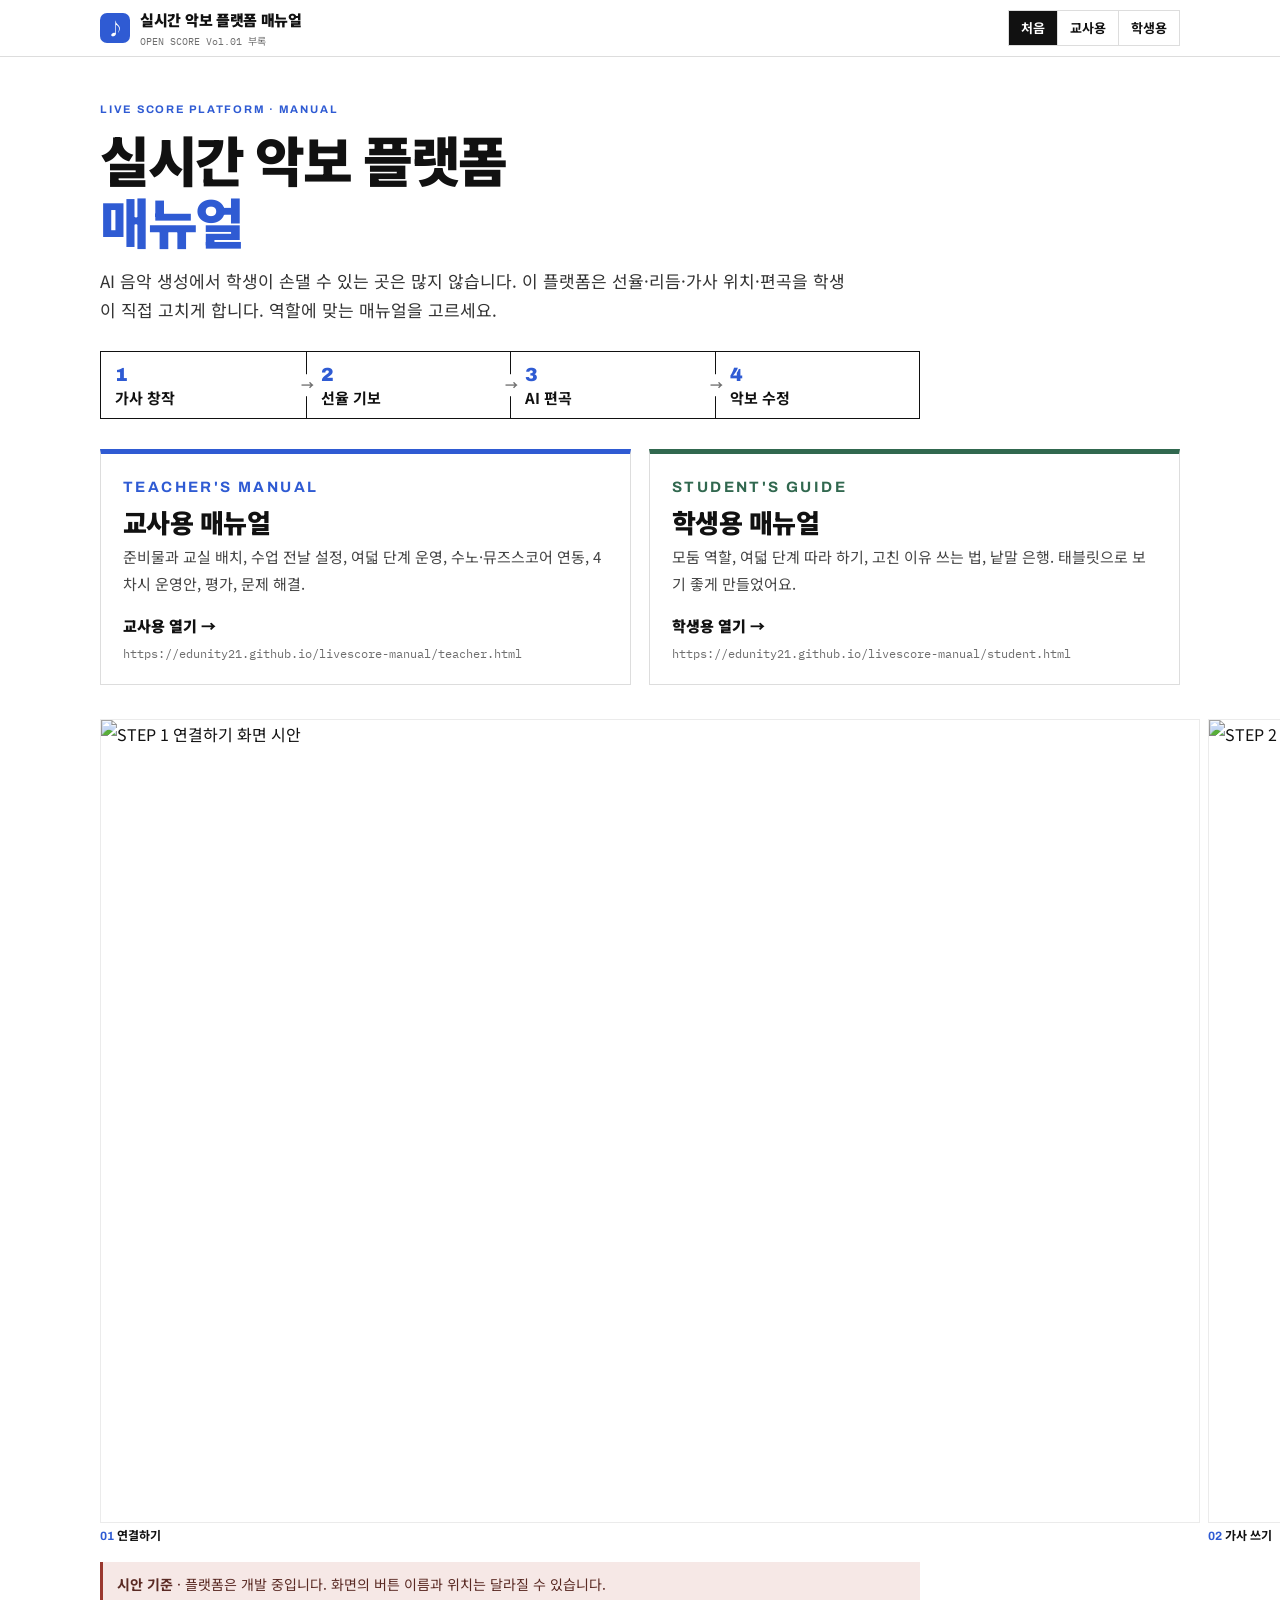
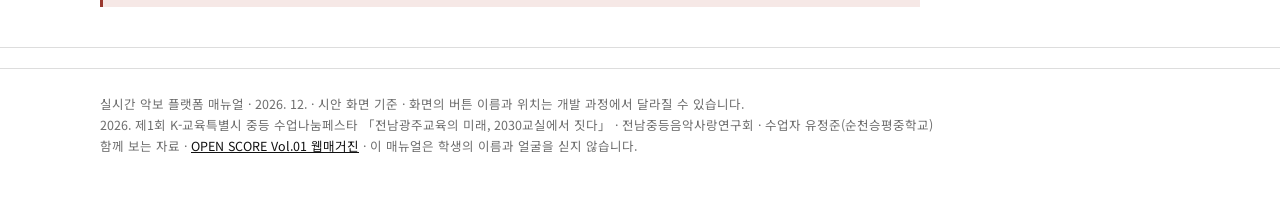
==== index.html @ aa67b5fa "LIVE SCORE 수업 매뉴얼 첫 게시 (첫 화면·교사용·학생용)" ====
<!DOCTYPE html>
<html lang="ko">
<head>
<meta charset="utf-8">
<meta name="viewport" content="width=device-width,initial-scale=1">
<title>실시간 악보 플랫폼 매뉴얼 | OPEN SCORE 부록</title>
<meta name="description" content="건반 연주가 악보가 되고, AI 편곡을 학생이 비교·수정하는 실시간 악보 플랫폼 — 교사용·학생용 매뉴얼">
<meta property="og:type" content="website">
<meta property="og:title" content="실시간 악보 플랫폼 매뉴얼 | OPEN SCORE 부록">
<meta property="og:description" content="건반 연주가 악보가 되고, AI 편곡을 학생이 비교·수정하는 실시간 악보 플랫폼 — 교사용·학생용 매뉴얼">
<meta property="og:url" content="https://edunity21.github.io/livescore-manual/">
<link rel="icon" href="favicon.svg" type="image/svg+xml">
<link rel="preconnect" href="https://fonts.googleapis.com">
<link rel="preconnect" href="https://fonts.gstatic.com" crossorigin>
<link href="https://fonts.googleapis.com/css2?family=Archivo:wght@700;900&family=IBM+Plex+Mono:wght@400;500&family=Noto+Sans+KR:wght@400;700;900&display=swap" rel="stylesheet">
<link rel="stylesheet" href="manual.css?v=20261125">
</head>
<body>
<header class="mhead"><div class="wrap">
  <a class="logo" href="./"><span class="mk" aria-hidden="true">♪</span><span><b>실시간 악보 플랫폼 매뉴얼</b><small>OPEN SCORE Vol.01 부록</small></span></a>
  <nav class="mnav" aria-label="매뉴얼 고르기">
    <a href="./" aria-current="page">처음</a><a href="teacher.html">교사용</a><a href="student.html">학생용</a>
  </nav>
</div></header>

<section class="cover"><div class="wrap">
  <p class="kicker">Live Score Platform · Manual</p>
  <h1>실시간 악보 플랫폼<br><em>매뉴얼</em></h1>
  <p class="dek">AI 음악 생성에서 학생이 손댈 수 있는 곳은 많지 않습니다. 이 플랫폼은 선율·리듬·가사 위치·편곡을 학생이 직접 고치게 합니다. 역할에 맞는 매뉴얼을 고르세요.</p>
  <div class="cycle" aria-label="창작 순환"><span><b>1</b>가사 창작</span><span><b>2</b>선율 기보</span><span><b>3</b>AI 편곡</span><span><b>4</b>악보 수정</span></div>
  <div class="pick">
    <a href="teacher.html"><p class="kicker">Teacher's Manual</p><h2>교사용 매뉴얼</h2><p>준비물과 교실 배치, 수업 전날 설정, 여덟 단계 운영, 수노·뮤즈스코어 연동, 4차시 운영안, 평가, 문제 해결.</p><span class="go">교사용 열기 →</span><span class="url">https://edunity21.github.io/livescore-manual/teacher.html</span></a>
    <a class="stu" href="student.html"><p class="kicker">Student's Guide</p><h2>학생용 매뉴얼</h2><p>모둠 역할, 여덟 단계 따라 하기, 고친 이유 쓰는 법, 낱말 은행. 태블릿으로 보기 좋게 만들었어요.</p><span class="go">학생용 열기 →</span><span class="url">https://edunity21.github.io/livescore-manual/student.html</span></a>
  </div>
  <div class="strip"><figure><img src="assets/step1.webp" alt="STEP 1 연결하기 화면 시안" loading="lazy" decoding="async" width="1100" height="803"><figcaption><b>01</b>연결하기</figcaption></figure><figure><img src="assets/step2.webp" alt="STEP 2 가사 쓰기 화면 시안" loading="lazy" decoding="async" width="1100" height="803"><figcaption><b>02</b>가사 쓰기</figcaption></figure><figure><img src="assets/step3.webp" alt="STEP 3 선율 연주 화면 시안" loading="lazy" decoding="async" width="1100" height="803"><figcaption><b>03</b>선율 연주</figcaption></figure><figure><img src="assets/step4.webp" alt="STEP 4 박 맞춤 화면 시안" loading="lazy" decoding="async" width="1100" height="803"><figcaption><b>04</b>박 맞춤</figcaption></figure><figure><img src="assets/step5.webp" alt="STEP 5 가사 붙이기 화면 시안" loading="lazy" decoding="async" width="1100" height="803"><figcaption><b>05</b>가사 붙이기</figcaption></figure><figure><img src="assets/step6.webp" alt="STEP 6 AI 편곡 화면 시안" loading="lazy" decoding="async" width="1100" height="803"><figcaption><b>06</b>AI 편곡</figcaption></figure><figure><img src="assets/step7.webp" alt="STEP 7 비교·수정 화면 시안" loading="lazy" decoding="async" width="1100" height="803"><figcaption><b>07</b>비교·수정</figcaption></figure><figure><img src="assets/step8.webp" alt="STEP 8 악보 완성 화면 시안" loading="lazy" decoding="async" width="1100" height="803"><figcaption><b>08</b>악보 완성</figcaption></figure></div>
  <p class="notice"><b>시안 기준</b> · 플랫폼은 개발 중입니다. 화면의 버튼 이름과 위치는 달라질 수 있습니다.</p>
</div></section>
<footer class="foot"><div class="wrap">
  <p>실시간 악보 플랫폼 매뉴얼 · 2026. 12. · 시안 화면 기준 · 화면의 버튼 이름과 위치는 개발 과정에서 달라질 수 있습니다.</p>
  <p>2026. 제1회 K-교육특별시 중등 수업나눔페스타 「전남광주교육의 미래, 2030교실에서 짓다」 · 전남중등음악사랑연구회 · 수업자 유정준(순천승평중학교)</p>
  <p>함께 보는 자료 · <a href="https://edunity21.github.io/jnjmuse-mag/" target="_blank" rel="noopener">OPEN SCORE Vol.01 웹매거진</a> · 이 매뉴얼은 학생의 이름과 얼굴을 싣지 않습니다.</p>
</div></footer>
<script src="manual.js?v=20261125"></script>
</body>
</html>
---- manual.css ----
/* 실시간 악보 플랫폼 매뉴얼 — OPEN SCORE 부록 */
:root{
  --ink:#111;--bg:#fff;--bg2:#f6f6f6;--line:#ddd;--line2:#ebebeb;--mute:#6e6e6e;
  --point:#31684F;--point-bg:#EAF1ED;--blue:#2F5BD3;--blue-bg:#EAF0FC;
  --amber:#6F5527;--amber-fill:#96712F;--amber-bg:#F5EFE4;--warn:#9A382F;--warn-bg:#F6E8E6;
  --kr:'Noto Sans KR','Noto Sans CJK KR','Apple SD Gothic Neo','Malgun Gothic',sans-serif;
  --en:'Archivo',var(--kr);--mono:'IBM Plex Mono',var(--kr);
  --wide:1080px;--pad:18px;--hh:56px;
}
*{box-sizing:border-box;margin:0;padding:0}
html{scroll-behavior:smooth;scroll-padding-top:calc(var(--hh) + 14px);-webkit-text-size-adjust:100%}
body{font-family:var(--kr);color:var(--ink);background:var(--bg);font-size:16px;line-height:1.75;overflow-x:hidden}
p,li,dd,td,th,figcaption,summary{word-break:break-all;text-wrap:pretty}
h1,h2,h3,h4{word-break:keep-all;text-wrap:balance;line-height:1.3;letter-spacing:-.02em}
img{display:block;max-width:100%;height:auto}
a{color:inherit}
ol,ul{list-style:none}
button{font:inherit;color:inherit;background:none;border:0;cursor:pointer}
.nw{white-space:nowrap}
.wrap{max-width:calc(var(--wide) + var(--pad)*2);margin:0 auto;padding:0 var(--pad)}
.kicker{font-family:var(--en);font-weight:700;font-size:11px;letter-spacing:.16em;text-transform:uppercase;color:var(--mute);line-height:1.5}
:focus-visible{outline:2px solid var(--point);outline-offset:2px}
.btn{display:inline-flex;align-items:center;gap:6px;background:var(--ink);color:#fff;font-size:14px;font-weight:700;padding:10px 16px;text-decoration:none;border:1px solid var(--ink);line-height:1.3}
.btn:hover{background:#fff;color:var(--ink)}
.btn.ghost{background:#fff;color:var(--ink)}
.btn.ghost:hover{background:var(--ink);color:#fff}
.btns{display:flex;flex-wrap:wrap;gap:8px;margin-top:20px}
.sian{display:inline-block;font-size:11.5px;font-weight:700;color:var(--warn);background:var(--warn-bg);padding:0 7px;line-height:1.75;vertical-align:1px}

/* 머리 */
.mhead{position:sticky;top:0;z-index:30;background:rgba(255,255,255,.96);backdrop-filter:blur(6px);border-bottom:1px solid var(--line)}
.mhead .wrap{height:var(--hh);display:flex;align-items:center;gap:14px}
.logo{display:flex;align-items:center;gap:10px;text-decoration:none;flex:none}
.logo .mk{display:grid;place-content:center;width:30px;height:30px;background:var(--blue);color:#fff;font-size:17px;border-radius:7px}
.logo b{font-size:15px;font-weight:900;letter-spacing:-.02em;line-height:1.2}
.logo small{display:block;font-family:var(--mono);font-size:10px;color:var(--mute);font-weight:400}
.mnav{margin-left:auto;display:flex;border:1px solid var(--line)}
.mnav a{font-size:13px;font-weight:700;padding:6px 12px;text-decoration:none;border-left:1px solid var(--line);white-space:nowrap}
.mnav a:first-child{border-left:0}
.mnav a[aria-current="page"]{background:var(--ink);color:#fff}

/* 표지 */
.cover{padding:44px 0 40px;border-bottom:1px solid var(--line)}
.cover .wrap>.kicker{color:var(--blue)}
.cover h1{font-size:clamp(32px,5.4vw,54px);font-weight:900;letter-spacing:-.045em;line-height:1.15;margin-top:10px}
.cover h1 em{font-style:normal;color:var(--blue)}
.dek{font-size:17px;color:#333;margin-top:14px;max-width:760px}
.meta{display:flex;flex-wrap:wrap;gap:6px;margin-top:18px}
.meta span{font-size:12.5px;border:1px solid var(--line);padding:3px 10px;color:#444;background:#fff}
.notice{margin-top:18px;border-left:3px solid var(--warn);background:var(--warn-bg);padding:10px 14px;font-size:14px;color:#5a2a24;max-width:820px}
.cycle{display:grid;grid-template-columns:repeat(4,1fr);border:1px solid var(--ink);margin-top:26px;max-width:820px}
.cycle span{padding:10px 14px;font-size:15px;font-weight:700;border-left:1px solid var(--ink);position:relative;line-height:1.35}
.cycle span:first-child{border-left:0}
.cycle span b{display:block;font-family:var(--en);font-weight:900;font-size:19px;color:var(--blue)}
.cycle span:not(:last-child)::after{content:"→";position:absolute;right:-8px;top:50%;transform:translateY(-50%);background:#fff;font-size:13px;color:var(--mute);padding:2px 0;z-index:1}

/* 본문 배치 */
.layout{display:grid;grid-template-columns:220px 1fr;gap:44px;align-items:start;padding-top:36px}
.toc{position:sticky;top:calc(var(--hh) + 20px);border-top:2px solid var(--ink);padding-top:10px;font-size:13.5px}
.toc a{display:grid;grid-template-columns:28px 1fr;padding:6px 0;text-decoration:none;border-bottom:1px solid var(--line2);line-height:1.45}
.toc a b{font-family:var(--en);font-weight:900;color:var(--mute);font-size:12px;padding-top:1px}
.toc a.on{color:var(--blue)}
.toc a.on b{color:var(--blue)}
.toc .print{margin-top:14px;width:100%;justify-content:center}
main{min-width:0}
.sec{padding:0 0 56px}
.sec+.sec{border-top:1px solid var(--line);padding-top:40px}
.chap{display:flex;align-items:flex-end;gap:12px}
.chap .no{font-family:var(--en);font-weight:900;font-size:44px;line-height:.85;letter-spacing:-.03em}
.sec h2{font-size:clamp(24px,3.4vw,32px);font-weight:900;letter-spacing:-.04em;margin-top:14px}
.lead{font-size:16.5px;color:#333;margin-top:10px}
.sec h3{font-size:19px;font-weight:900;margin:30px 0 10px}
.sec h3 small{font-size:12px;font-weight:700;color:var(--mute);margin-left:8px}
.sec p+p{margin-top:8px}
.body{font-size:15.5px;color:#333}

/* 표 */
.tscroll{overflow-x:auto;-webkit-overflow-scrolling:touch;max-width:100%}
.tab{width:100%;border-collapse:collapse;font-size:14.5px;margin-top:10px}
.tab th,.tab td{border-bottom:1px solid var(--line2);padding:9px 10px;vertical-align:top;text-align:left;line-height:1.6}
.tab thead th{border-bottom:2px solid var(--ink);font-size:12.5px;color:var(--mute);font-weight:700;white-space:nowrap}
.tab tbody th{font-weight:900;white-space:nowrap}
.tab .chk{width:32px;text-align:center}
.tab .n{font-family:var(--en);font-weight:900;color:var(--blue);white-space:nowrap}

/* 카드·상자 */
.grid2{display:grid;grid-template-columns:1fr 1fr;gap:16px;margin-top:14px}
.grid3{display:grid;grid-template-columns:repeat(3,1fr);gap:14px;margin-top:14px}
.grid4{display:grid;grid-template-columns:repeat(4,1fr);gap:12px;margin-top:14px}
.grid5{display:grid;grid-template-columns:repeat(5,1fr);gap:10px;margin-top:14px}
.box{background:#fff;border:1px solid var(--line2);border-top:3px solid var(--ink);padding:16px 16px 18px}
.box h4{font-size:17px;font-weight:900;margin:4px 0 6px}
.box p,.box li{font-size:14.5px;color:#333}
.box.blue{border-top-color:var(--blue)}
.box.point{border-top-color:var(--point)}
.dots li{position:relative;padding-left:14px;margin-top:4px}
.dots li::before{content:"";position:absolute;left:2px;top:11px;width:5px;height:5px;background:var(--ink)}
.tip{background:var(--point-bg);border-left:3px solid var(--point);padding:10px 14px;margin-top:12px;font-size:14.5px}
.tip b{color:var(--point)}
.warn{background:var(--warn-bg);border-left:3px solid var(--warn);padding:10px 14px;margin-top:12px;font-size:14.5px;color:#4d2520}
.warn b{color:var(--warn)}
.say{border:1px dashed #999;padding:10px 14px;margin-top:12px;font-size:14.5px}
.say b{display:block;font-size:12px;color:var(--mute);font-weight:700}
.role{display:flex;flex-direction:column}
.role .tag{display:inline-block;align-self:flex-start;font-size:12px;font-weight:900;color:#fff;background:var(--blue);padding:1px 9px}
.role:nth-child(2) .tag{background:var(--point)}
.role:nth-child(3) .tag{background:#6D4BB5}
.role:nth-child(4) .tag{background:var(--amber-fill)}
.role:nth-child(5) .tag{background:var(--warn)}

/* 단계 */
.step{border:1px solid var(--line);border-top:4px solid var(--blue);margin-top:22px;background:#fff}
.step-h{display:flex;align-items:center;gap:14px;flex-wrap:wrap;padding:14px 18px;border-bottom:1px solid var(--line2)}
.step-h .sn{font-family:var(--en);font-weight:900;font-size:13px;color:#fff;background:var(--blue);padding:3px 9px;letter-spacing:.06em}
.step-h h3{margin:0;font-size:21px}
.step-h .one{font-size:14.5px;color:#444;flex:1;min-width:200px}
.step-h .time{font-family:var(--mono);font-size:12px;color:var(--mute);border:1px solid var(--line);padding:1px 8px}
.step-b{display:grid;grid-template-columns:1.05fr .95fr;gap:22px;padding:16px 18px 20px}
.step-b>*{min-width:0}
.step figure{margin:0;position:sticky;top:calc(var(--hh) + 16px);align-self:start}
.step figure img{width:100%;border:1px solid var(--line2);background:var(--bg2)}
.step figcaption{font-family:var(--mono);font-size:11.5px;color:var(--mute);margin-top:6px}
.callouts li{display:grid;grid-template-columns:24px 1fr;gap:8px;padding:7px 0;border-bottom:1px solid var(--line2);font-size:14.5px;line-height:1.6}
.callouts li>b{display:grid;place-content:center;width:22px;height:22px;border-radius:50%;background:#E5533D;color:#fff;font-size:12px;font-family:var(--en);margin-top:1px}
.callouts .ui{font-weight:700;color:var(--blue)}
.step-sub{font-size:13px;font-weight:900;color:var(--mute);letter-spacing:.04em;margin:14px 0 4px}
.step-sub:first-child{margin-top:0}
.todo li{position:relative;padding:6px 0 6px 26px;font-size:14.5px;border-bottom:1px solid var(--line2);counter-increment:t}
.todo{counter-reset:t}
.todo li::before{content:counter(t);position:absolute;left:0;top:6px;font-family:var(--en);font-weight:900;color:var(--blue)}
.fix li{font-size:14px;padding:6px 0;border-bottom:1px solid var(--line2)}
.fix li b{color:var(--warn)}
.out{display:inline-block;font-size:12.5px;font-weight:700;background:var(--blue-bg);color:var(--blue);padding:2px 9px;margin-top:10px}

/* 확인 목록 */
.check li{border-bottom:1px solid var(--line2)}
.check label{display:flex;gap:12px;align-items:flex-start;padding:10px 0;cursor:pointer;font-size:15px;line-height:1.55}
.check input{appearance:none;-webkit-appearance:none;flex:none;width:20px;height:20px;border:2px solid var(--ink);margin-top:2px;background:#fff;display:grid;place-content:center;cursor:pointer}
.check input:checked{background:var(--point);border-color:var(--point)}
.check input:checked::after{content:"";width:9px;height:5px;border-left:2px solid #fff;border-bottom:2px solid #fff;transform:rotate(-45deg) translate(1px,-1px)}
.check input:checked+span{color:var(--mute);text-decoration:line-through}
.check-count{font-family:var(--en);font-weight:900;font-size:20px;text-align:right;margin-top:8px}

/* 예시 문장 */
.ex{display:grid;grid-template-columns:1fr 1fr;gap:12px;margin-top:12px}
.ex>div{padding:12px 14px;border:1px solid var(--line2)}
.ex .good{background:var(--point-bg);border-color:#cfe0d6}
.ex .bad{background:var(--warn-bg);border-color:#ecd3cf}
.ex b{display:block;font-size:13px;margin-bottom:4px}
.ex .good b{color:var(--point)}
.ex .bad b{color:var(--warn)}
.ex li{font-size:14.5px;padding:3px 0 3px 14px}
.formula{display:flex;flex-wrap:wrap;gap:6px;align-items:center;margin-top:10px;font-size:15px;font-weight:700}
.formula span{border:2px solid var(--ink);padding:4px 12px;background:#fff}
.formula i{font-style:normal;color:var(--mute)}
.words{display:flex;flex-wrap:wrap;gap:6px;margin-top:10px}
.words span{font-size:14px;font-weight:700;border:1px solid var(--point);color:var(--point);background:#fff;padding:3px 11px}

/* 첫 화면 */
.pick{display:grid;grid-template-columns:1fr 1fr;gap:18px;margin-top:30px}
.pick a{display:flex;flex-direction:column;text-decoration:none;border:1px solid var(--line);border-top:5px solid var(--blue);padding:22px 22px 20px;background:#fff;transition:transform .15s,box-shadow .15s}
.pick a:hover{transform:translateY(-2px);box-shadow:0 8px 20px rgba(0,0,0,.07)}
.pick a.stu{border-top-color:var(--point)}
.pick .kicker{color:var(--blue)}
.pick a.stu .kicker{color:var(--point)}
.pick h2{font-size:26px;font-weight:900;margin:6px 0 6px}
.pick p{font-size:15px;color:#444;flex:1}
.pick .go{margin-top:16px;font-weight:900;font-size:15px}
.pick .url{font-family:var(--mono);font-size:12px;color:var(--mute);margin-top:4px;word-break:break-all}
.strip{display:grid;grid-template-columns:repeat(8,1fr);gap:8px;margin-top:34px}
.strip figure{margin:0}
.strip img{border:1px solid var(--line2)}
.strip figcaption{font-size:12px;font-weight:700;margin-top:4px;line-height:1.4}
.strip figcaption b{font-family:var(--en);color:var(--blue);margin-right:3px}

.foot{border-top:1px solid var(--line);margin-top:20px;padding:24px 0 60px;font-size:12.5px;color:var(--mute);line-height:1.7}
.foot a{color:var(--ink)}

/* 반응형 */
@media (max-width:980px){
  .layout{grid-template-columns:1fr;gap:0;padding-top:20px}
  .toc{position:static;margin-bottom:28px;display:grid;grid-template-columns:1fr 1fr;column-gap:14px}
  .toc .print{grid-column:1/-1}
  .step-b{grid-template-columns:1fr}
  .step figure{position:static}
  .grid5{grid-template-columns:repeat(3,1fr)}
  .grid4{grid-template-columns:1fr 1fr}
  .strip{grid-template-columns:repeat(4,1fr)}
}
@media (max-width:640px){
  :root{--pad:16px}
  body{font-size:15.5px}
  .logo small{display:none}
  .mnav a{padding:6px 9px;font-size:12.5px}
  .cover{padding:30px 0 30px}
  .dek{font-size:16px}
  .cycle{grid-template-columns:1fr 1fr}
  .cycle span:nth-child(3){border-left:0}
  .cycle span:nth-child(-n+2){border-bottom:1px solid var(--ink)}
  .cycle span:nth-child(2)::after{display:none}
  .toc{grid-template-columns:1fr}
  .grid2,.grid3,.pick,.ex{grid-template-columns:1fr}
  .grid5,.grid4{grid-template-columns:1fr 1fr}
  .strip{grid-template-columns:repeat(2,1fr)}
  .step-h{padding:12px 14px}
  .step-b{padding:14px}
  .tab{font-size:14px}
  .tab.stack thead{display:none}
  .tab.stack tr{display:block;border-bottom:1px solid var(--line2);padding:8px 0}
  .tab.stack td,.tab.stack th{display:block;border:0;padding:2px 0}
  .tab.stack td:first-child,.tab.stack th:first-child{font-weight:900}
}
@media print{
  @page{size:A4;margin:14mm 12mm}
  body{font-size:10.5pt}
  .mhead,.toc,.btns,.no-print{display:none!important}
  .layout{display:block;padding-top:10px}
  .cover{padding:0 0 14px}
  .sec{padding-bottom:18px}
  .sec+.sec{padding-top:18px}
  .step,.box,.tip,.warn,.ex>div,.tab tr{break-inside:avoid}
  .step-b{grid-template-columns:.9fr 1.1fr;gap:14px}
  a[href^="http"]::after{content:" (" attr(href) ")";font-family:var(--mono);font-size:8pt;color:var(--mute)}
  .chap .no{font-size:30px}
}
@media (prefers-reduced-motion:reduce){html{scroll-behavior:auto}*{transition:none!important}}
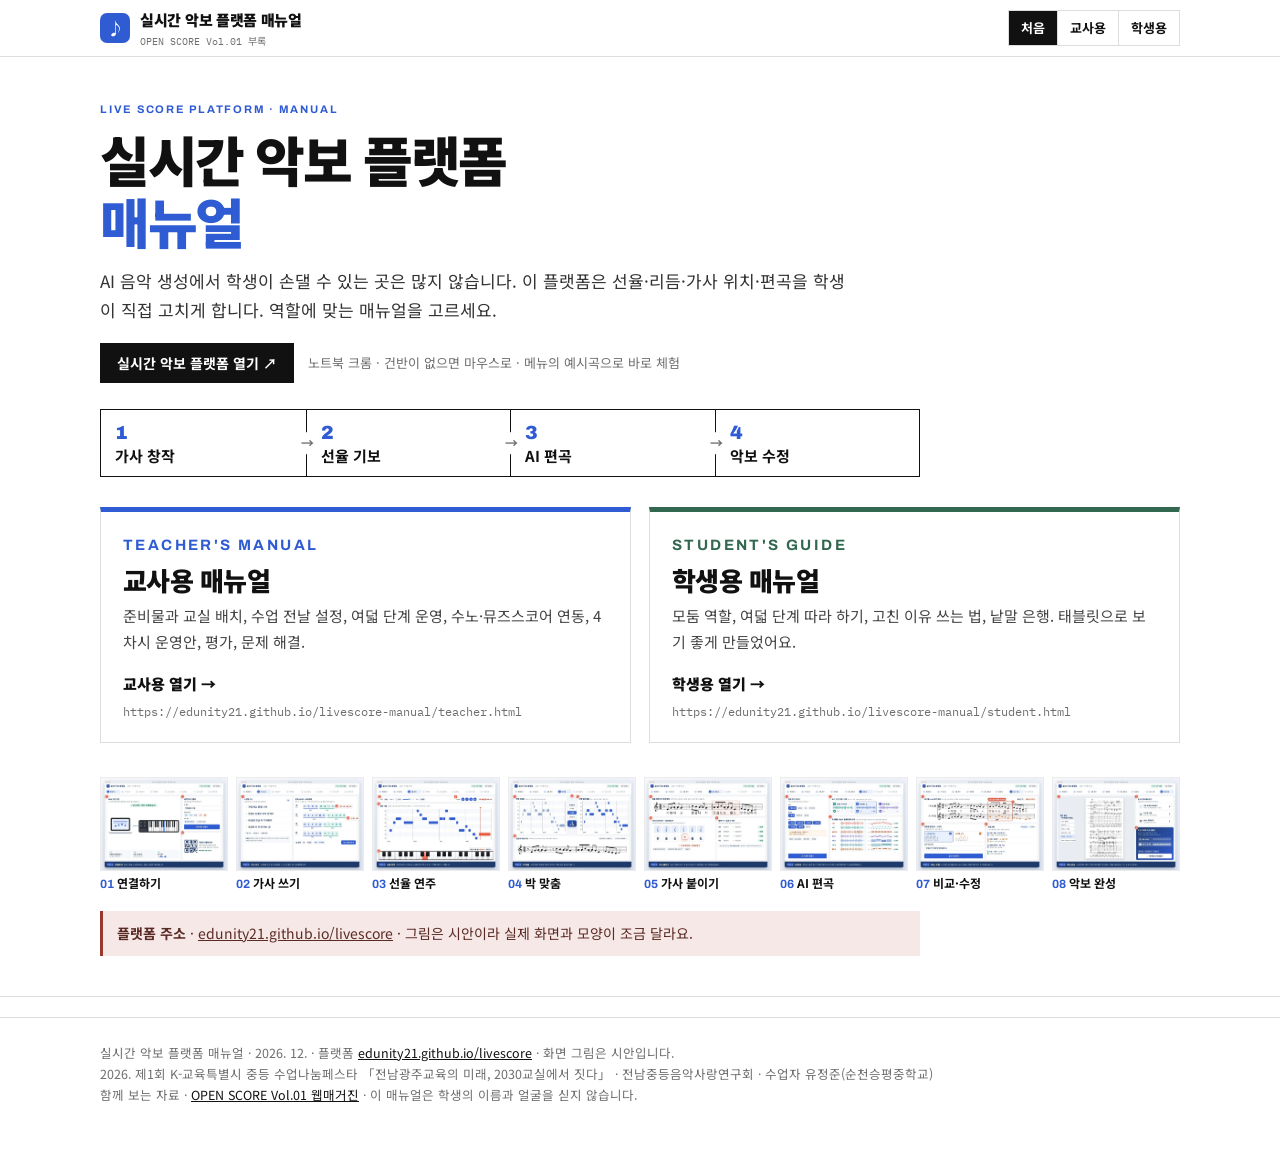
==== commit 49d8b949: "Manual: platform link and wording matched to the live platform" ====
--- a/index.html
+++ b/index.html
@@ -27,16 +27,17 @@
   <p class="kicker">Live Score Platform · Manual</p>
   <h1>실시간 악보 플랫폼<br><em>매뉴얼</em></h1>
   <p class="dek">AI 음악 생성에서 학생이 손댈 수 있는 곳은 많지 않습니다. 이 플랫폼은 선율·리듬·가사 위치·편곡을 학생이 직접 고치게 합니다. 역할에 맞는 매뉴얼을 고르세요.</p>
+  <p class="open-live"><a class="btn" href="https://edunity21.github.io/livescore/" target="_blank" rel="noopener">실시간 악보 플랫폼 열기 ↗</a><span>노트북 크롬 · 건반이 없으면 마우스로 · 메뉴의 예시곡으로 바로 체험</span></p>
   <div class="cycle" aria-label="창작 순환"><span><b>1</b>가사 창작</span><span><b>2</b>선율 기보</span><span><b>3</b>AI 편곡</span><span><b>4</b>악보 수정</span></div>
   <div class="pick">
     <a href="teacher.html"><p class="kicker">Teacher's Manual</p><h2>교사용 매뉴얼</h2><p>준비물과 교실 배치, 수업 전날 설정, 여덟 단계 운영, 수노·뮤즈스코어 연동, 4차시 운영안, 평가, 문제 해결.</p><span class="go">교사용 열기 →</span><span class="url">https://edunity21.github.io/livescore-manual/teacher.html</span></a>
     <a class="stu" href="student.html"><p class="kicker">Student's Guide</p><h2>학생용 매뉴얼</h2><p>모둠 역할, 여덟 단계 따라 하기, 고친 이유 쓰는 법, 낱말 은행. 태블릿으로 보기 좋게 만들었어요.</p><span class="go">학생용 열기 →</span><span class="url">https://edunity21.github.io/livescore-manual/student.html</span></a>
   </div>
   <div class="strip"><figure><img src="assets/step1.webp" alt="STEP 1 연결하기 화면 시안" loading="lazy" decoding="async" width="1100" height="803"><figcaption><b>01</b>연결하기</figcaption></figure><figure><img src="assets/step2.webp" alt="STEP 2 가사 쓰기 화면 시안" loading="lazy" decoding="async" width="1100" height="803"><figcaption><b>02</b>가사 쓰기</figcaption></figure><figure><img src="assets/step3.webp" alt="STEP 3 선율 연주 화면 시안" loading="lazy" decoding="async" width="1100" height="803"><figcaption><b>03</b>선율 연주</figcaption></figure><figure><img src="assets/step4.webp" alt="STEP 4 박 맞춤 화면 시안" loading="lazy" decoding="async" width="1100" height="803"><figcaption><b>04</b>박 맞춤</figcaption></figure><figure><img src="assets/step5.webp" alt="STEP 5 가사 붙이기 화면 시안" loading="lazy" decoding="async" width="1100" height="803"><figcaption><b>05</b>가사 붙이기</figcaption></figure><figure><img src="assets/step6.webp" alt="STEP 6 AI 편곡 화면 시안" loading="lazy" decoding="async" width="1100" height="803"><figcaption><b>06</b>AI 편곡</figcaption></figure><figure><img src="assets/step7.webp" alt="STEP 7 비교·수정 화면 시안" loading="lazy" decoding="async" width="1100" height="803"><figcaption><b>07</b>비교·수정</figcaption></figure><figure><img src="assets/step8.webp" alt="STEP 8 악보 완성 화면 시안" loading="lazy" decoding="async" width="1100" height="803"><figcaption><b>08</b>악보 완성</figcaption></figure></div>
-  <p class="notice"><b>시안 기준</b> · 플랫폼은 개발 중입니다. 화면의 버튼 이름과 위치는 달라질 수 있습니다.</p>
+  <p class="notice"><b>플랫폼 주소</b> · <a href="https://edunity21.github.io/livescore/" target="_blank" rel="noopener">edunity21.github.io/livescore</a> · 그림은 시안이라 실제 화면과 모양이 조금 달라요.</p>
 </div></section>
 <footer class="foot"><div class="wrap">
-  <p>실시간 악보 플랫폼 매뉴얼 · 2026. 12. · 시안 화면 기준 · 화면의 버튼 이름과 위치는 개발 과정에서 달라질 수 있습니다.</p>
+  <p>실시간 악보 플랫폼 매뉴얼 · 2026. 12. · 플랫폼 <a href="https://edunity21.github.io/livescore/">edunity21.github.io/livescore</a> · 화면 그림은 시안입니다.</p>
   <p>2026. 제1회 K-교육특별시 중등 수업나눔페스타 「전남광주교육의 미래, 2030교실에서 짓다」 · 전남중등음악사랑연구회 · 수업자 유정준(순천승평중학교)</p>
   <p>함께 보는 자료 · <a href="https://edunity21.github.io/jnjmuse-mag/" target="_blank" rel="noopener">OPEN SCORE Vol.01 웹매거진</a> · 이 매뉴얼은 학생의 이름과 얼굴을 싣지 않습니다.</p>
 </div></footer>
--- a/manual.css
+++ b/manual.css
@@ -224,3 +224,7 @@
   .chap .no{font-size:30px}
 }
 @media (prefers-reduced-motion:reduce){html{scroll-behavior:auto}*{transition:none!important}}
+
+/* 첫 화면 · 플랫폼 열기 */
+.open-live{display:flex;flex-wrap:wrap;align-items:center;gap:8px 14px;margin:18px 0 4px}
+.open-live span{font-size:13px;color:var(--mute)}
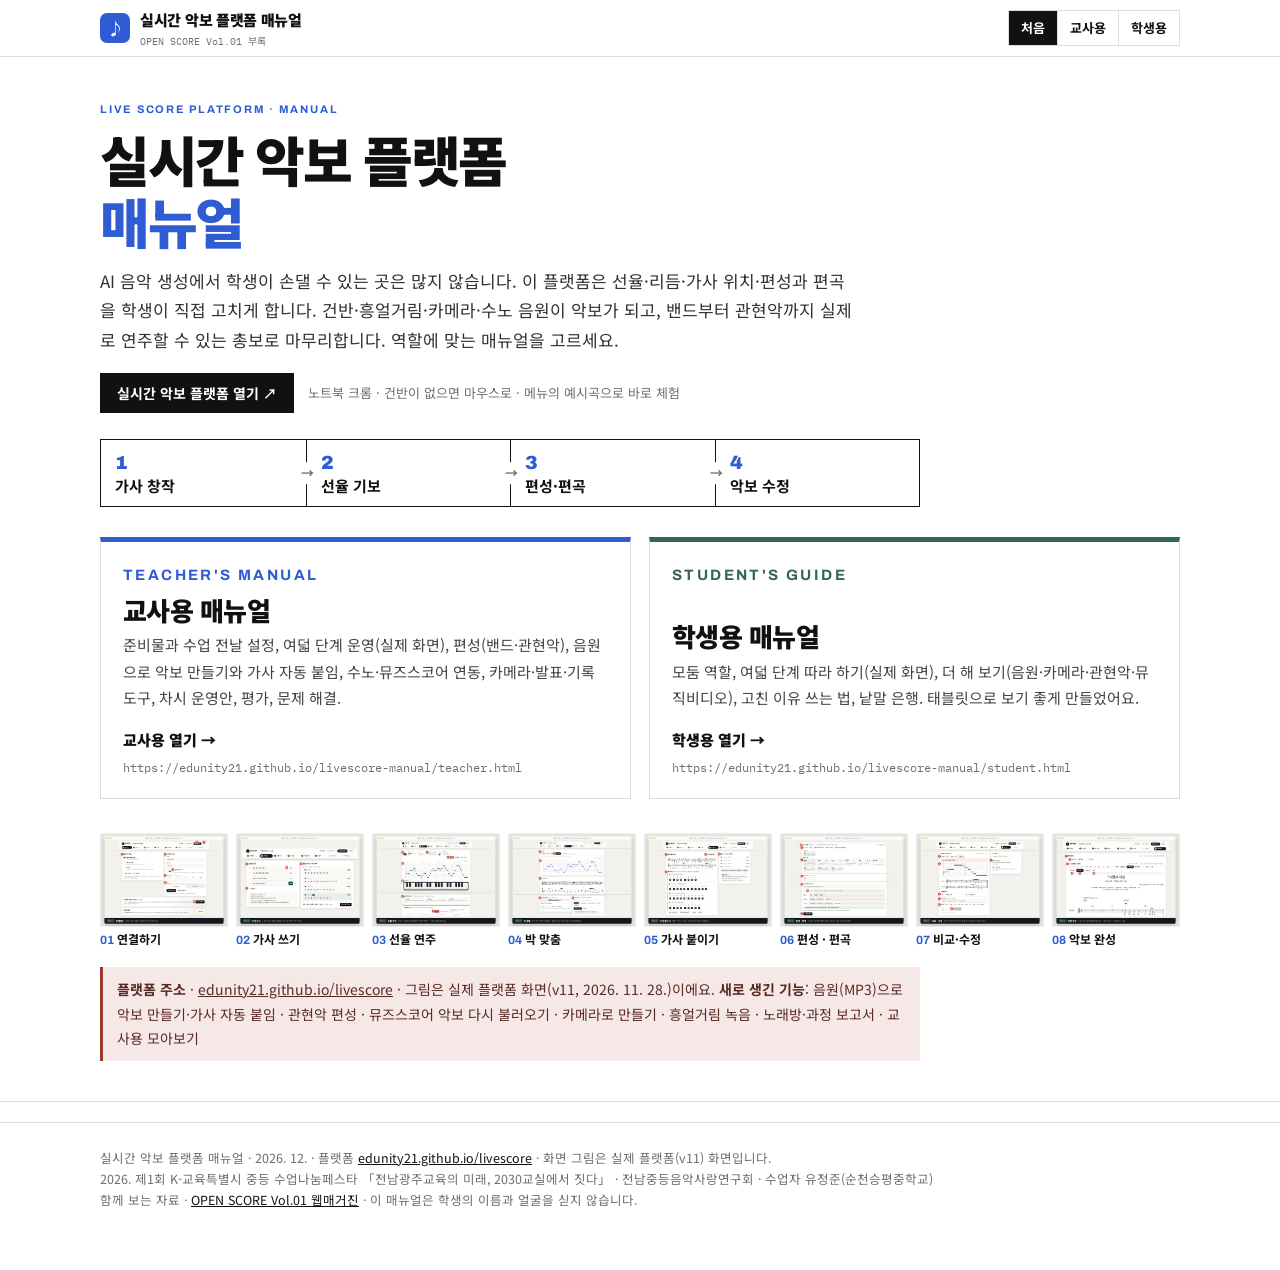
==== commit 18fd31b6: "매뉴얼 v11: 실제 화면 그림, 편성(관현악)·음원으로 악보 만들기·뮤즈스코어 연동·카메라·발표·기록 도구 장 추가 - 단계 그림을 시안에서 실제 플랫폼 화면(빨간 번호)으로, " ====
--- a/index.html
+++ b/index.html
@@ -13,7 +13,7 @@
 <link rel="preconnect" href="https://fonts.googleapis.com">
 <link rel="preconnect" href="https://fonts.gstatic.com" crossorigin>
 <link href="https://fonts.googleapis.com/css2?family=Archivo:wght@700;900&family=IBM+Plex+Mono:wght@400;500&family=Noto+Sans+KR:wght@400;700;900&display=swap" rel="stylesheet">
-<link rel="stylesheet" href="manual.css?v=20261125">
+<link rel="stylesheet" href="manual.css?v=20261128">
 </head>
 <body>
 <header class="mhead"><div class="wrap">
@@ -26,21 +26,21 @@
 <section class="cover"><div class="wrap">
   <p class="kicker">Live Score Platform · Manual</p>
   <h1>실시간 악보 플랫폼<br><em>매뉴얼</em></h1>
-  <p class="dek">AI 음악 생성에서 학생이 손댈 수 있는 곳은 많지 않습니다. 이 플랫폼은 선율·리듬·가사 위치·편곡을 학생이 직접 고치게 합니다. 역할에 맞는 매뉴얼을 고르세요.</p>
+  <p class="dek">AI 음악 생성에서 학생이 손댈 수 있는 곳은 많지 않습니다. 이 플랫폼은 선율·리듬·가사 위치·편성과 편곡을 학생이 직접 고치게 합니다. 건반·흥얼거림·카메라·수노 음원이 악보가 되고, 밴드부터 관현악까지 실제로 연주할 수 있는 총보로 마무리합니다. 역할에 맞는 매뉴얼을 고르세요.</p>
   <p class="open-live"><a class="btn" href="https://edunity21.github.io/livescore/" target="_blank" rel="noopener">실시간 악보 플랫폼 열기 ↗</a><span>노트북 크롬 · 건반이 없으면 마우스로 · 메뉴의 예시곡으로 바로 체험</span></p>
-  <div class="cycle" aria-label="창작 순환"><span><b>1</b>가사 창작</span><span><b>2</b>선율 기보</span><span><b>3</b>AI 편곡</span><span><b>4</b>악보 수정</span></div>
+  <div class="cycle" aria-label="창작 순환"><span><b>1</b>가사 창작</span><span><b>2</b>선율 기보</span><span><b>3</b>편성·편곡</span><span><b>4</b>악보 수정</span></div>
   <div class="pick">
-    <a href="teacher.html"><p class="kicker">Teacher's Manual</p><h2>교사용 매뉴얼</h2><p>준비물과 교실 배치, 수업 전날 설정, 여덟 단계 운영, 수노·뮤즈스코어 연동, 4차시 운영안, 평가, 문제 해결.</p><span class="go">교사용 열기 →</span><span class="url">https://edunity21.github.io/livescore-manual/teacher.html</span></a>
-    <a class="stu" href="student.html"><p class="kicker">Student's Guide</p><h2>학생용 매뉴얼</h2><p>모둠 역할, 여덟 단계 따라 하기, 고친 이유 쓰는 법, 낱말 은행. 태블릿으로 보기 좋게 만들었어요.</p><span class="go">학생용 열기 →</span><span class="url">https://edunity21.github.io/livescore-manual/student.html</span></a>
+    <a href="teacher.html"><p class="kicker">Teacher's Manual</p><h2>교사용 매뉴얼</h2><p>준비물과 수업 전날 설정, 여덟 단계 운영(실제 화면), 편성(밴드·관현악), 음원으로 악보 만들기와 가사 자동 붙임, 수노·뮤즈스코어 연동, 카메라·발표·기록 도구, 차시 운영안, 평가, 문제 해결.</p><span class="go">교사용 열기 →</span><span class="url">https://edunity21.github.io/livescore-manual/teacher.html</span></a>
+    <a class="stu" href="student.html"><p class="kicker">Student's Guide</p><h2>학생용 매뉴얼</h2><p>모둠 역할, 여덟 단계 따라 하기(실제 화면), 더 해 보기(음원·카메라·관현악·뮤직비디오), 고친 이유 쓰는 법, 낱말 은행. 태블릿으로 보기 좋게 만들었어요.</p><span class="go">학생용 열기 →</span><span class="url">https://edunity21.github.io/livescore-manual/student.html</span></a>
   </div>
-  <div class="strip"><figure><img src="assets/step1.webp" alt="STEP 1 연결하기 화면 시안" loading="lazy" decoding="async" width="1100" height="803"><figcaption><b>01</b>연결하기</figcaption></figure><figure><img src="assets/step2.webp" alt="STEP 2 가사 쓰기 화면 시안" loading="lazy" decoding="async" width="1100" height="803"><figcaption><b>02</b>가사 쓰기</figcaption></figure><figure><img src="assets/step3.webp" alt="STEP 3 선율 연주 화면 시안" loading="lazy" decoding="async" width="1100" height="803"><figcaption><b>03</b>선율 연주</figcaption></figure><figure><img src="assets/step4.webp" alt="STEP 4 박 맞춤 화면 시안" loading="lazy" decoding="async" width="1100" height="803"><figcaption><b>04</b>박 맞춤</figcaption></figure><figure><img src="assets/step5.webp" alt="STEP 5 가사 붙이기 화면 시안" loading="lazy" decoding="async" width="1100" height="803"><figcaption><b>05</b>가사 붙이기</figcaption></figure><figure><img src="assets/step6.webp" alt="STEP 6 AI 편곡 화면 시안" loading="lazy" decoding="async" width="1100" height="803"><figcaption><b>06</b>AI 편곡</figcaption></figure><figure><img src="assets/step7.webp" alt="STEP 7 비교·수정 화면 시안" loading="lazy" decoding="async" width="1100" height="803"><figcaption><b>07</b>비교·수정</figcaption></figure><figure><img src="assets/step8.webp" alt="STEP 8 악보 완성 화면 시안" loading="lazy" decoding="async" width="1100" height="803"><figcaption><b>08</b>악보 완성</figcaption></figure></div>
-  <p class="notice"><b>플랫폼 주소</b> · <a href="https://edunity21.github.io/livescore/" target="_blank" rel="noopener">edunity21.github.io/livescore</a> · 그림은 시안이라 실제 화면과 모양이 조금 달라요.</p>
+  <div class="strip"><figure><img src="assets/step1.webp" alt="STEP 1 연결하기 실제 화면" loading="lazy" decoding="async" width="1100" height="803"><figcaption><b>01</b>연결하기</figcaption></figure><figure><img src="assets/step2.webp" alt="STEP 2 가사 쓰기 실제 화면" loading="lazy" decoding="async" width="1100" height="803"><figcaption><b>02</b>가사 쓰기</figcaption></figure><figure><img src="assets/step3.webp" alt="STEP 3 선율 연주 실제 화면" loading="lazy" decoding="async" width="1100" height="803"><figcaption><b>03</b>선율 연주</figcaption></figure><figure><img src="assets/step4.webp" alt="STEP 4 박 맞춤 실제 화면" loading="lazy" decoding="async" width="1100" height="803"><figcaption><b>04</b>박 맞춤</figcaption></figure><figure><img src="assets/step5.webp" alt="STEP 5 가사 붙이기 실제 화면" loading="lazy" decoding="async" width="1100" height="803"><figcaption><b>05</b>가사 붙이기</figcaption></figure><figure><img src="assets/step6.webp" alt="STEP 6 AI 편곡 실제 화면" loading="lazy" decoding="async" width="1100" height="803"><figcaption><b>06</b>편성 · 편곡</figcaption></figure><figure><img src="assets/step7.webp" alt="STEP 7 비교·수정 실제 화면" loading="lazy" decoding="async" width="1100" height="803"><figcaption><b>07</b>비교·수정</figcaption></figure><figure><img src="assets/step8.webp" alt="STEP 8 악보 완성 실제 화면" loading="lazy" decoding="async" width="1100" height="803"><figcaption><b>08</b>악보 완성</figcaption></figure></div>
+  <p class="notice"><b>플랫폼 주소</b> · <a href="https://edunity21.github.io/livescore/" target="_blank" rel="noopener">edunity21.github.io/livescore</a> · 그림은 실제 플랫폼 화면(v11, 2026. 11. 28.)이에요. <b>새로 생긴 기능</b>: 음원(MP3)으로 악보 만들기·가사 자동 붙임 · 관현악 편성 · 뮤즈스코어 악보 다시 불러오기 · 카메라로 만들기 · 흥얼거림 녹음 · 노래방·과정 보고서 · 교사용 모아보기</p>
 </div></section>
 <footer class="foot"><div class="wrap">
-  <p>실시간 악보 플랫폼 매뉴얼 · 2026. 12. · 플랫폼 <a href="https://edunity21.github.io/livescore/">edunity21.github.io/livescore</a> · 화면 그림은 시안입니다.</p>
+  <p>실시간 악보 플랫폼 매뉴얼 · 2026. 12. · 플랫폼 <a href="https://edunity21.github.io/livescore/">edunity21.github.io/livescore</a> · 화면 그림은 실제 플랫폼(v11) 화면입니다.</p>
   <p>2026. 제1회 K-교육특별시 중등 수업나눔페스타 「전남광주교육의 미래, 2030교실에서 짓다」 · 전남중등음악사랑연구회 · 수업자 유정준(순천승평중학교)</p>
   <p>함께 보는 자료 · <a href="https://edunity21.github.io/jnjmuse-mag/" target="_blank" rel="noopener">OPEN SCORE Vol.01 웹매거진</a> · 이 매뉴얼은 학생의 이름과 얼굴을 싣지 않습니다.</p>
 </div></footer>
-<script src="manual.js?v=20261125"></script>
+<script src="manual.js?v=20261128"></script>
 </body>
 </html>
--- a/manual.css
+++ b/manual.css
@@ -228,3 +228,19 @@
 /* 첫 화면 · 플랫폼 열기 */
 .open-live{display:flex;flex-wrap:wrap;align-items:center;gap:8px 14px;margin:18px 0 4px}
 .open-live span{font-size:13px;color:var(--mute)}
+/* v11: 실제 화면 그림 */
+.real{display:inline-block;font-size:11.5px;font-weight:700;color:var(--point);background:var(--point-bg);padding:0 7px;line-height:1.75;vertical-align:1px}
+.new{display:inline-block;font-size:11px;font-weight:700;color:#fff;background:var(--warn);padding:0 6px;line-height:1.7;vertical-align:1px;margin-left:4px}
+.figs{position:sticky;top:calc(var(--hh) + 16px);align-self:start;display:flex;flex-direction:column;gap:14px}
+.figs figure{position:static}
+.step figure a,.sec figure a{display:block;cursor:zoom-in}
+.figrow{display:grid;grid-template-columns:1fr 1fr;gap:14px;margin:14px 0}
+.sec>figure{margin:14px 0}
+.figrow figure,.sec>figure{margin-bottom:0}
+.figrow figure img,.sec>figure img{width:100%;border:1px solid var(--line2);background:var(--bg2)}
+.figrow figcaption,.sec>figure figcaption{font-family:var(--mono);font-size:11.5px;color:var(--mute);margin-top:6px}
+.sec>figure{max-width:760px}
+.step-sub+.callouts{margin-bottom:6px}
+@media (max-width:860px){.figs{position:static}.figrow{grid-template-columns:1fr}}
+@media print{.figs{position:static}.figrow{grid-template-columns:1fr 1fr}}
+.sec h2 small{font-size:14px;font-weight:700;color:var(--mute);margin-left:8px}
